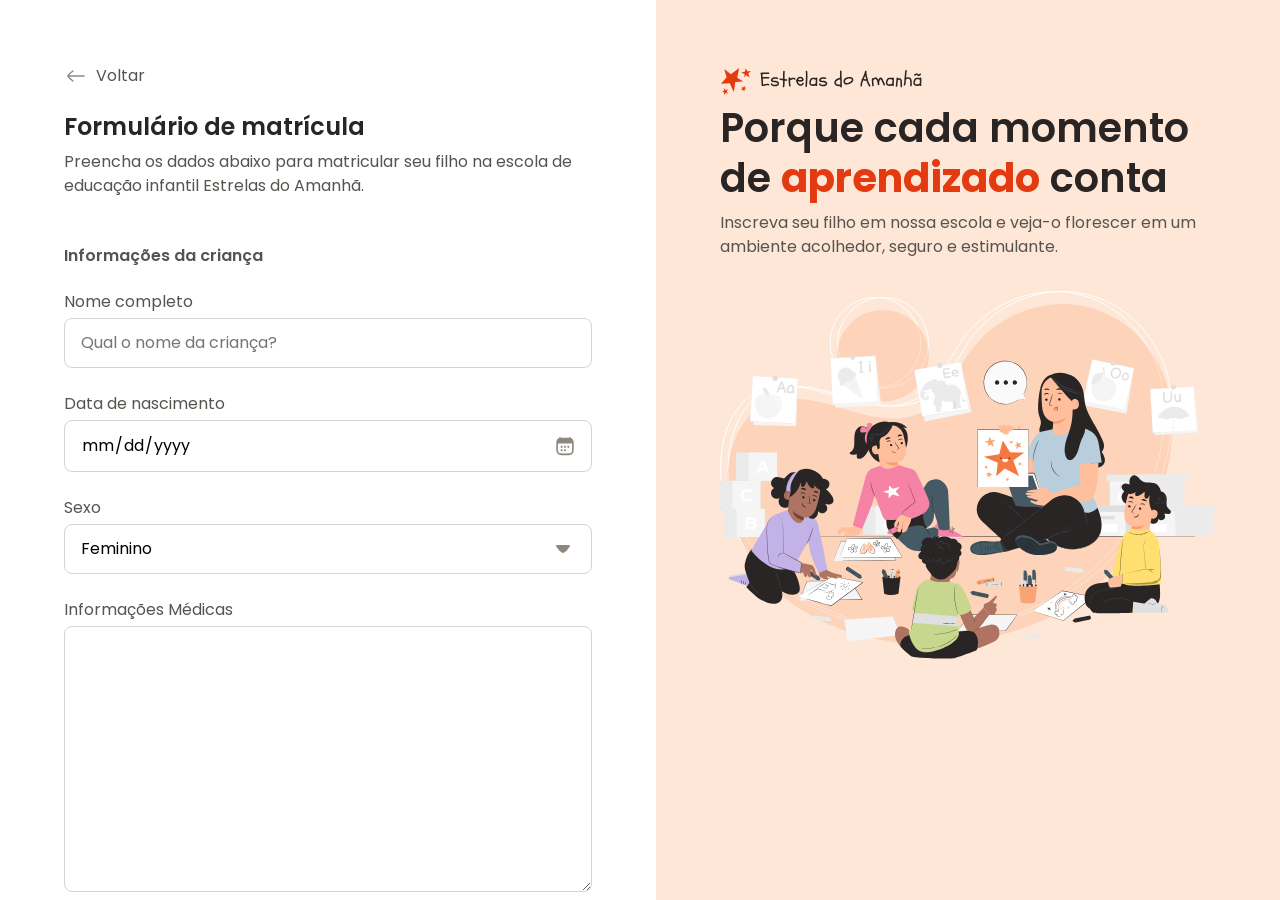
==== index.htm @ dbd6d4d3 "configurando inputs de datas e select" ====
<!DOCTYPE html>
<html lang="pt-br">
<head>
  <meta charset="UTF-8">
  <meta name="viewport" content="width=device-width, initial-scale=1.0">

  <link rel="preconnect" href="https://fonts.googleapis.com">
  <link rel="preconnect" href="https://fonts.gstatic.com" crossorigin>

  <link rel="stylesheet" href="/style/index.css">

  <title>Stars of tomorrow</title>

  <link href="https://fonts.googleapis.com/css2?family=Archivo:ital,wght@0,100..900;1,100..900&family=Asap:ital,wght@0,100..900;1,100..900&family=Inconsolata:wght@200..900&family=Maven+Pro:wght@400..900&family=Poppins:ital,wght@0,100;0,200;0,300;0,400;0,500;0,600;0,700;0,800;0,900;1,100;1,200;1,300;1,400;1,500;1,600;1,700;1,800;1,900&display=swap" rel="stylesheet">


</head>
<body>

<div id="app">
  <!-- Se digitarmos main>.main-container, o HMLT criará uma caixa main e uma caixa DIV com a classe main-container -->
  <main>
    <div class="main-container">
       <div class="back">
        <img src="assets/icons/arrow-left-02.svg" alt="Seta para voltar">
        <span>Voltar</span>
       </div>

       <h1>Formulário de matrícula</h1>
       <p>Preencha os dados abaixo para matricular seu filho na escola de educação infantil Estrelas do Amanhã.</p>

       <form method="post" enctype="multipart/form-data">
        <fieldset class="chiel-info">
          <legend>Informações da criança</legend>

          <div class="input-wrapper">
            <label for="fullname">Nome completo</label>
            <input 
            id="fullname"
            name="fullname" 
            type="text"
            placeholder="Qual o nome da criança?">
          </div>

          <div class="input-wrapper">
            <label for="birth">Data de nascimento</label>
            <input 
            id="birth"
            name="birth" 
            type="date"
            lang="pt-br">
              
          </div>

          <div class="select-wrapper">
            <label for="gender">Sexo</label>
             <select 
             name="gender" 
             id="gender">
             <option value="female">Feminino</option>
            <option value="male">Masculino</option>
            <option value="na">Prefiro não responder</option>
            </select>
          </div>

          <div class="textarea-wrapper">
            <label for="medical-info">Informações Médicas</label>
            <textarea 
            name="medical-info"
            id="medical-info"
            cols="30"
            rows="10"
            placeholder="A criança possui alguma condição médica que a escola deve estar ciente? (Se sim, espeficique)">
            </textarea>
          </div>

          <div class="droparea-wrapper">
            <input 
             type="file" 
            id="birth-file" 
            name="birth-file">
            <img src="assets/icons/cloud-upload.svg" alt="Imagem de upload">
            <p>
              Clique aqui para <br>
              Selecionar os arquivos
            </p>
          </div>

            <!-- O label está conectado ao input por conta do for + id 
           A função do label é marcar o input e melhor a acessibilidade do usuário por meio dessa marcação.
            - Ele ajuda na seleção do texto;
            - Ajuda na experiência do usuário tbm
            -->

            <!-- Dentro de um select SEMPRE deve ter um options,
             determinando os valores da nossa lista de opções -->

             <!-- Sempre que houver input do tipo file, lembrar de incluir o atributo enctype="multipart/form-data" na tag <forms> -->
            
        </fieldset>

       </form>
    </div>
  </main>

  <aside>
     <!-- Se digitarmos header>img+hs+p estaremos dizendo ao HTML que queremos uma tag header e dentro dela deve ter uma imagem, um h2 e um p-->
    <div class="aside-container">
      <header>
        <img src="assets/logo.svg.svg" alt="Logo do projeto">
        <h2>Porque cada momento de <strong>aprendizado</strong> conta</h2>
        <p>Inscreva seu filho em nossa escola e veja-o florescer em um ambiente acolhedor, seguro e estimulante.</p>
      </header>
      <img src="assets/Illustration.svg" alt="Imagem de pessoas trocando ideia">
    </div>
  </aside>

</div>
  
</body>
</html>
---- style/index.css ----
@import url(global.css);
@import url(layout.css);
@import url(forms.css);
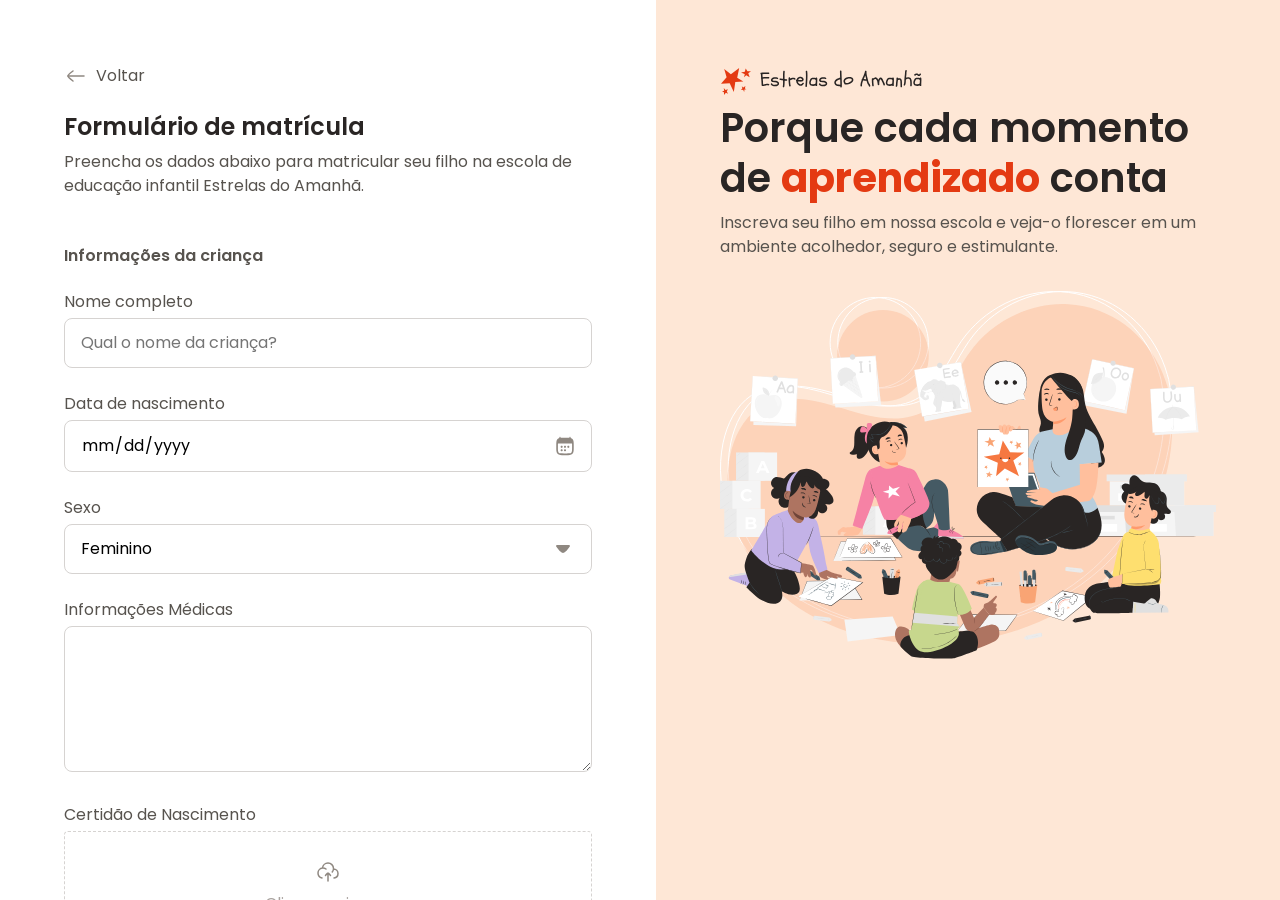
==== commit e77068ed: "trabalhando no campo do envio de arquivos" ====
--- a/index.htm
+++ b/index.htm
@@ -69,21 +69,30 @@
             name="medical-info"
             id="medical-info"
             cols="30"
-            rows="10"
+            rows="5"
             placeholder="A criança possui alguma condição médica que a escola deve estar ciente? (Se sim, espeficique)">
             </textarea>
           </div>
 
           <div class="droparea-wrapper">
-            <input 
-             type="file" 
-            id="birth-file" 
-            name="birth-file">
-            <img src="assets/icons/cloud-upload.svg" alt="Imagem de upload">
-            <p>
-              Clique aqui para <br>
-              Selecionar os arquivos
-            </p>
+
+            <label for="birth-file">Certidão de Nascimento</label>
+
+            <div class="drop-zone">
+
+              <input 
+              type="file" 
+              id="birth-file" 
+              name="birth-file">
+              <img src="assets/icons/cloud-upload.svg" alt="Imagem de upload">
+              <p>
+               Clique aqui para <br>
+               Selecionar os arquivos
+              </p>
+
+            </div>
+
+          
           </div>
 
             <!-- O label está conectado ao input por conta do for + id 
